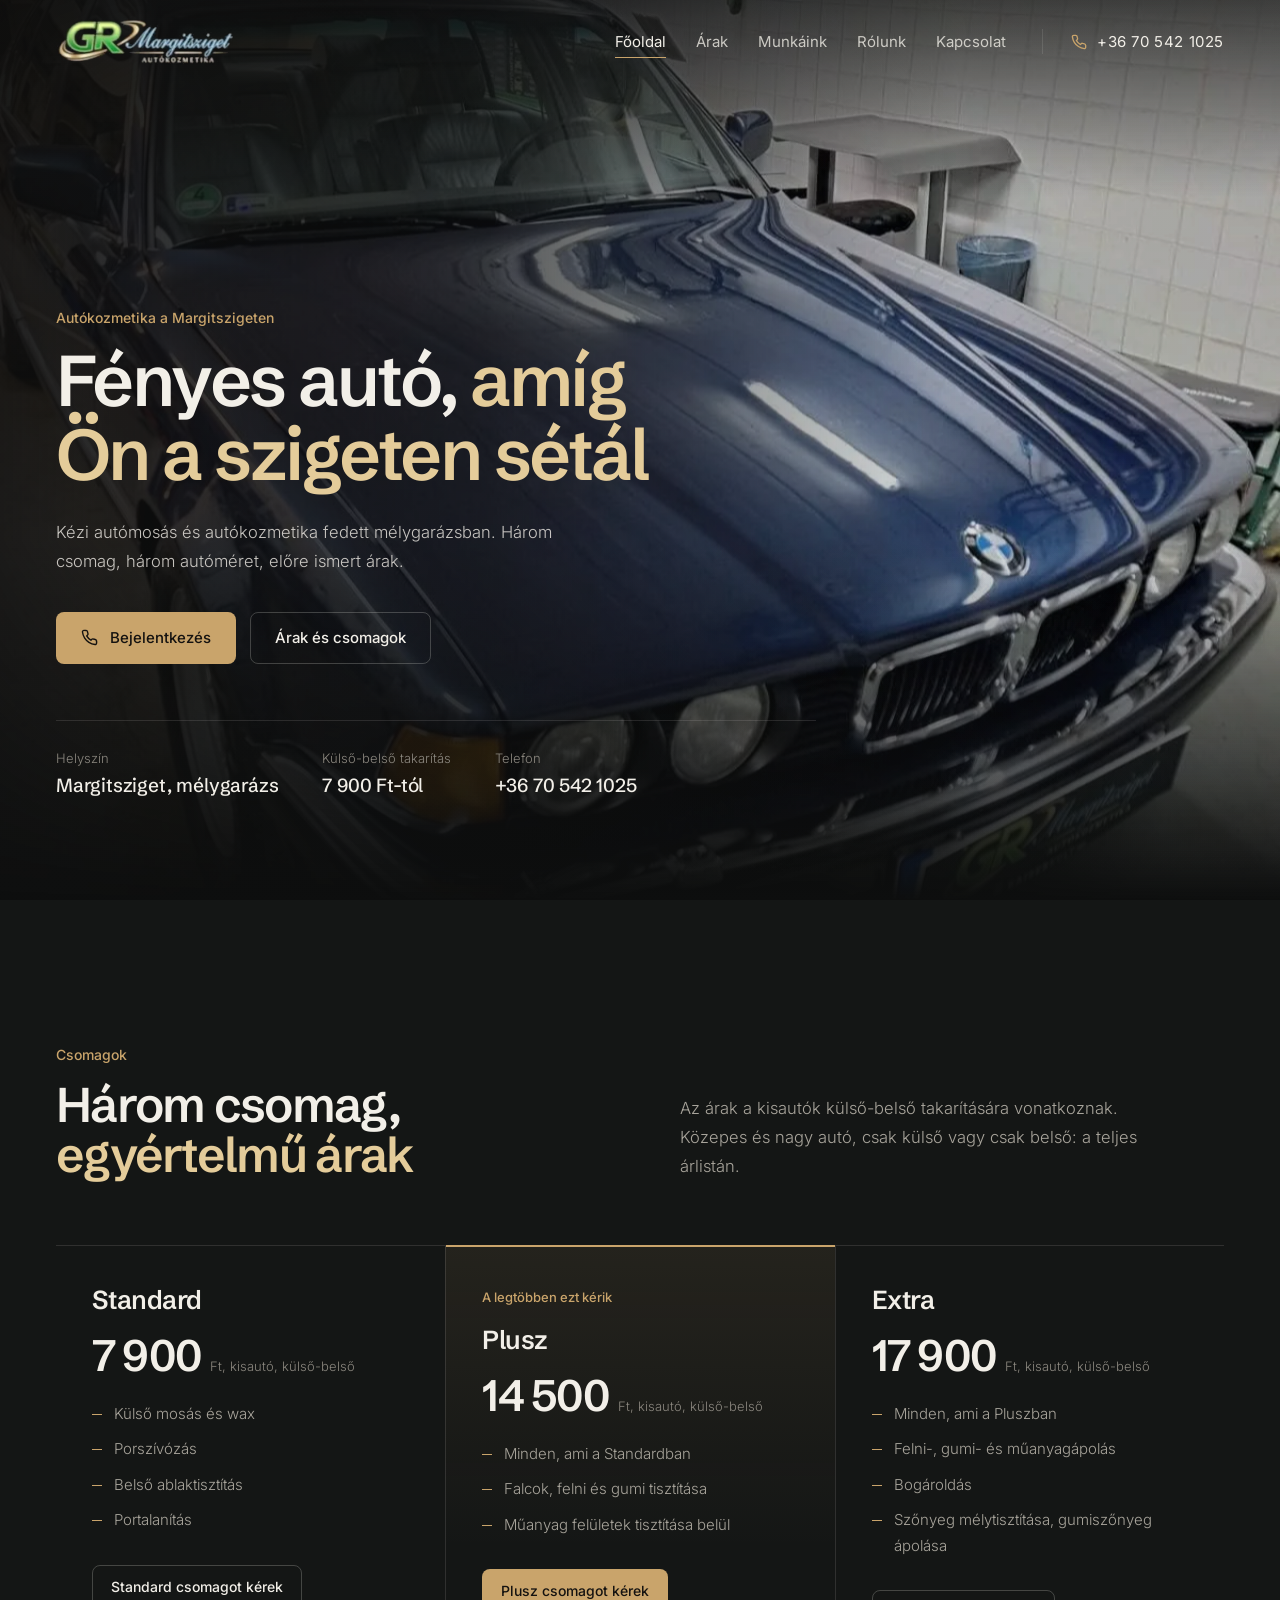
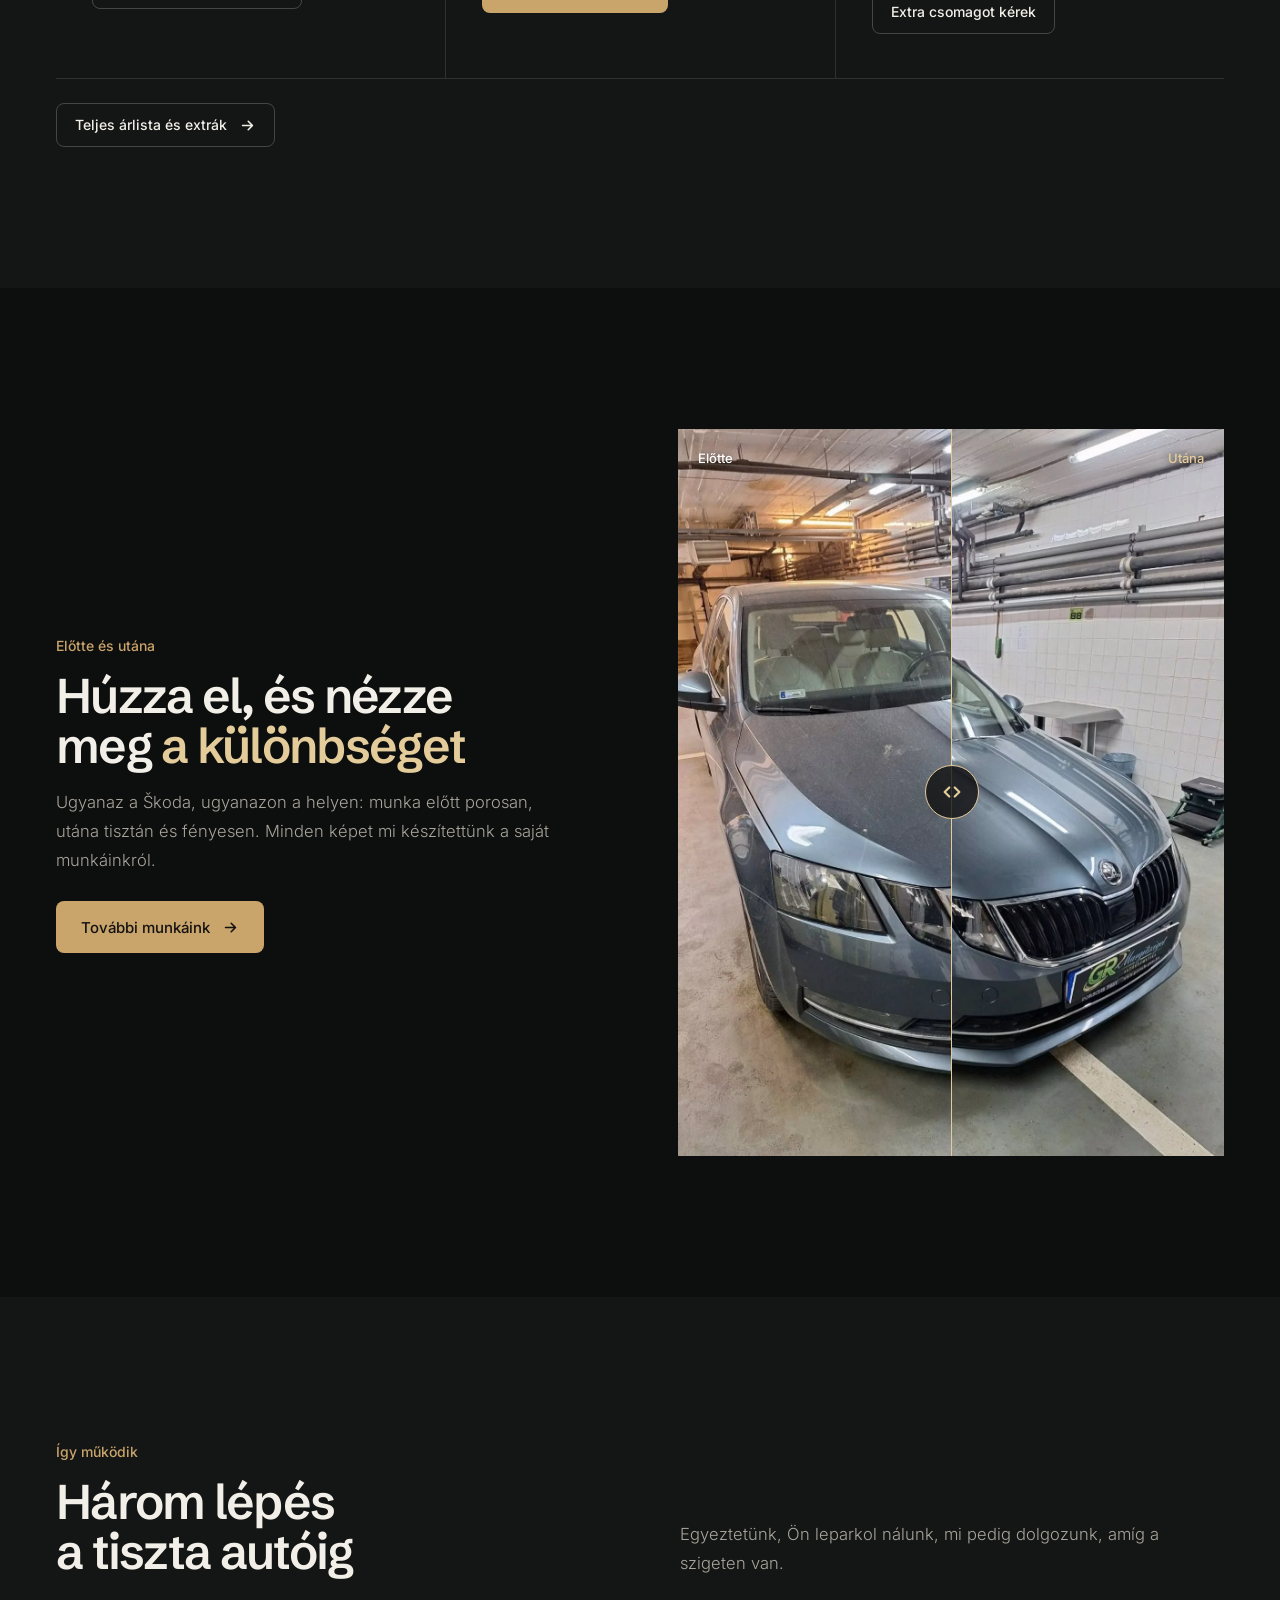
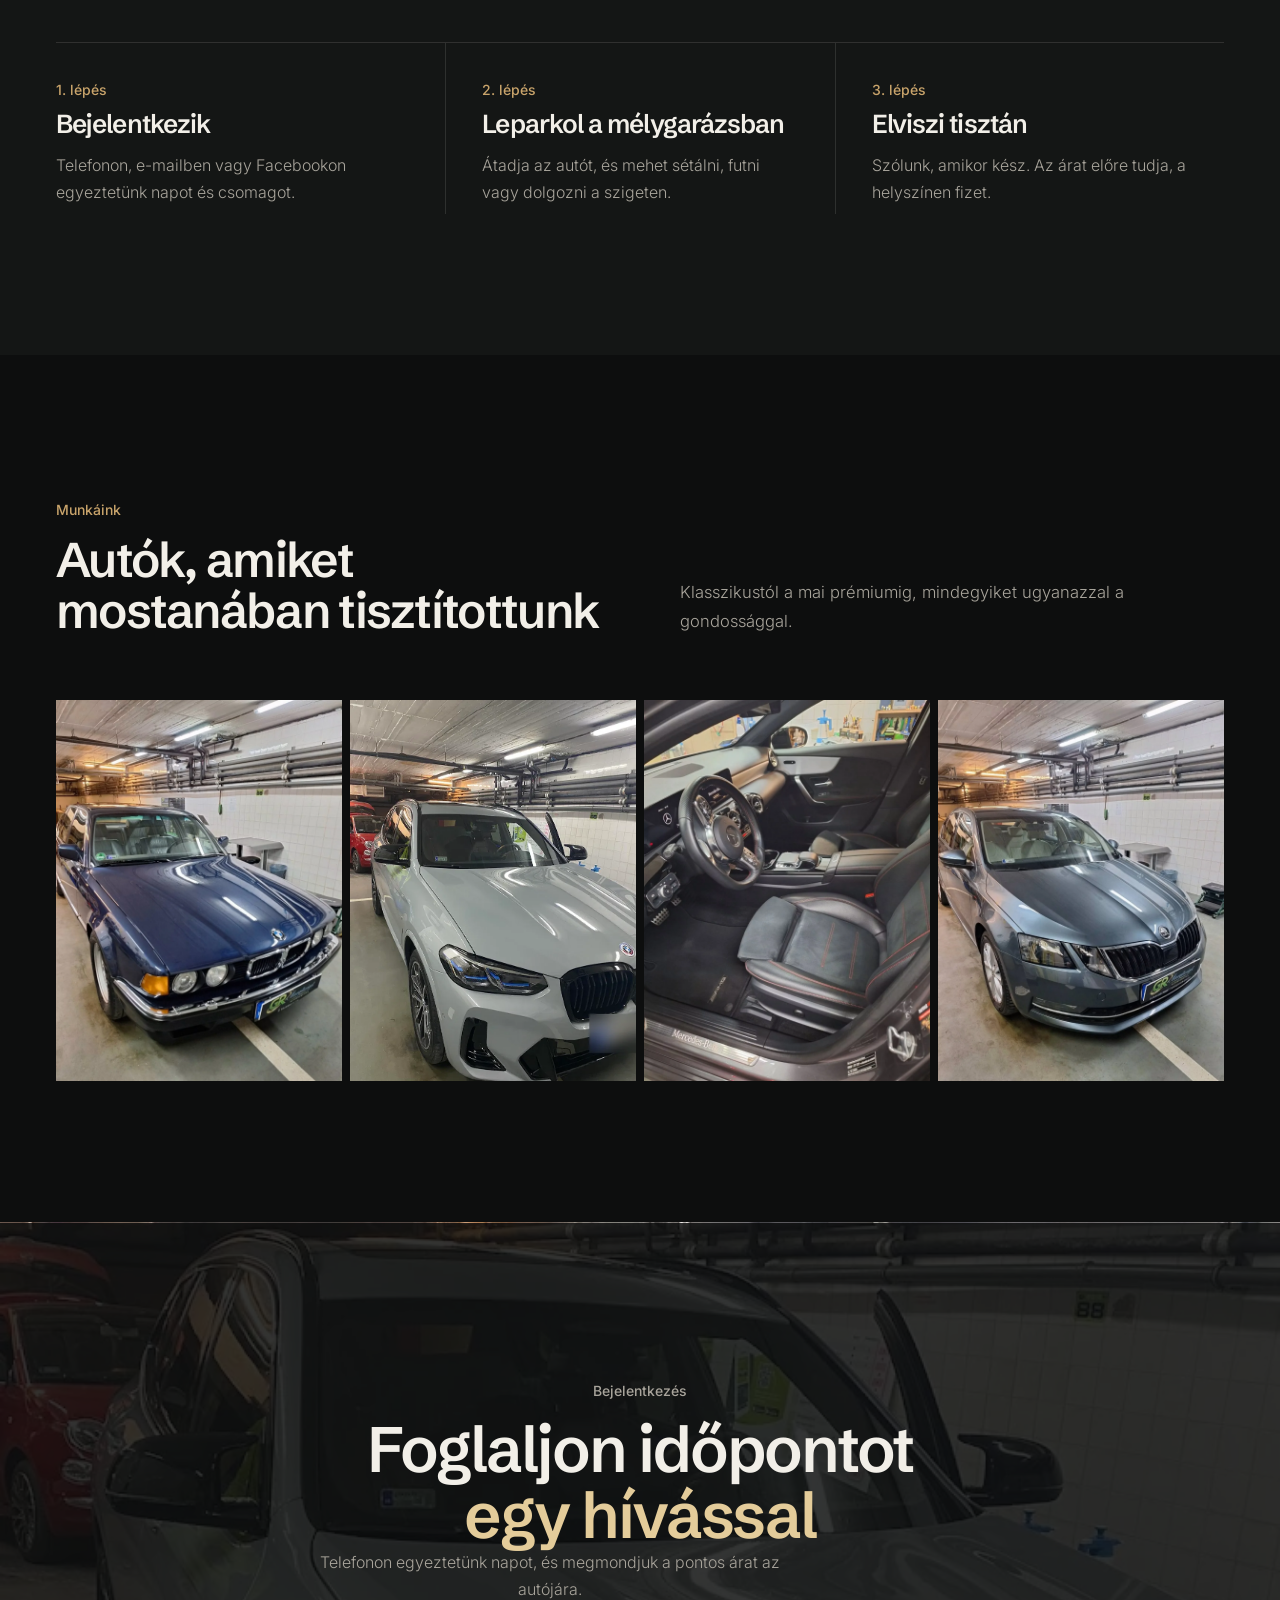
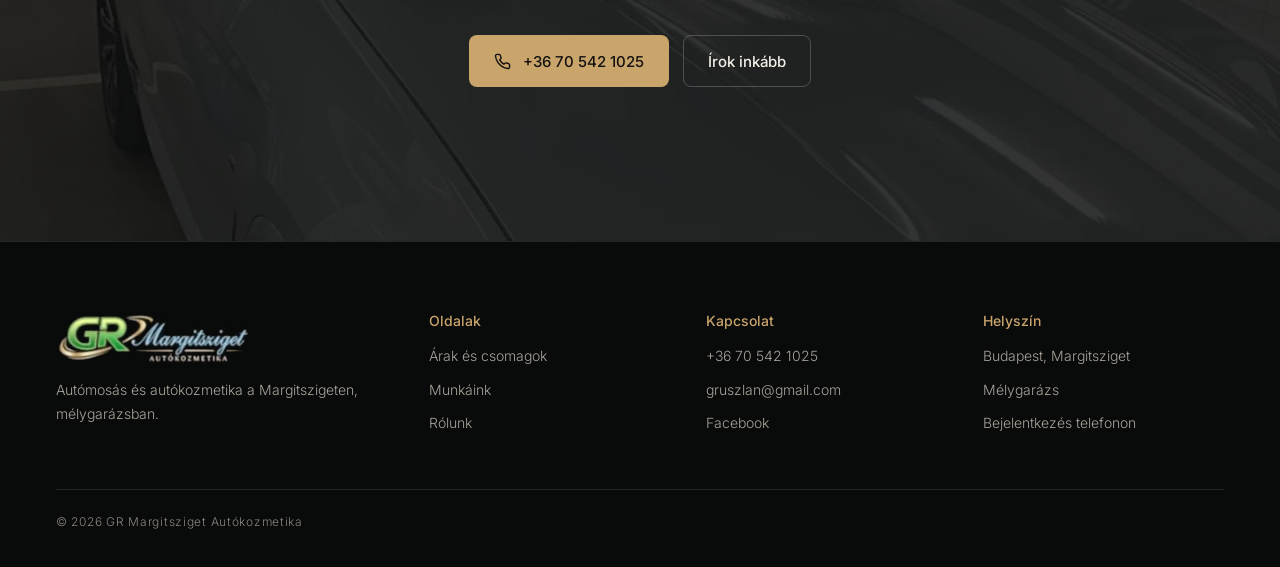
==== index.html @ 6087a805 "GR Margitsziget Autókozmetika weboldal: 5 oldal, prémium sötét-arany dizájn Co-Authored-By: Claude O" ====
<!doctype html>
<html lang="hu">
<head>
<meta charset="utf-8">
<meta name="viewport" content="width=device-width, initial-scale=1">
<title>GR Margitsziget Autókozmetika: autómosás és autókozmetika a Margitszigeten</title>
<meta name="description" content="Kézi autómosás és autókozmetika fedett mélygarázsban a Margitszigeten. Három csomag, fix árak, külső-belső takarítás 7 900 Ft-tól.">
<meta property="og:title" content="GR Margitsziget Autókozmetika: autómosás és autókozmetika a Margitszigeten"><meta property="og:description" content="Kézi autómosás és autókozmetika fedett mélygarázsban a Margitszigeten. Három csomag, fix árak, külső-belső takarítás 7 900 Ft-tól."><meta property="og:type" content="website">
<meta name="theme-color" content="#0d0e0e">
<link rel="icon" href="favicon.svg" type="image/svg+xml">
<link rel="preconnect" href="https://fonts.googleapis.com"><link rel="preconnect" href="https://fonts.gstatic.com" crossorigin>
<link href="https://fonts.googleapis.com/css2?family=Schibsted+Grotesk:wght@500;600&family=Inter:wght@300;400;500&display=swap" rel="stylesheet">
<link rel="stylesheet" href="css/site.css">
</head>
<body>
<a class="skip" href="#top">Ugrás a tartalomra</a>
<header class="nav"><div class="wrap">
  <a class="nav__logo" href="index.html"><img src="img/logo.webp" alt="GR Margitsziget Autókozmetika, főoldal" width="865" height="225"></a>
  <nav class="nav__links" aria-label="Fő menü"><a href="index.html" aria-current="page">Főoldal</a><a href="arak.html">Árak</a><a href="munkaink.html">Munkáink</a><a href="rolunk.html">Rólunk</a><a href="kapcsolat.html">Kapcsolat</a></nav>
  <a class="nav__tel" href="tel:+36705421025"><svg viewBox="0 0 24 24" fill="none" stroke="currentColor" stroke-width="2" stroke-linecap="round" stroke-linejoin="round" aria-hidden="true"><path d="M22 16.9v3a2 2 0 0 1-2.2 2 19.8 19.8 0 0 1-8.6-3.1 19.5 19.5 0 0 1-6-6A19.8 19.8 0 0 1 2.1 4.2 2 2 0 0 1 4.1 2h3a2 2 0 0 1 2 1.7c.1.9.4 1.8.7 2.7a2 2 0 0 1-.5 2.1L8 9.8a16 16 0 0 0 6 6l1.3-1.3a2 2 0 0 1 2.1-.4c.9.3 1.8.6 2.7.7a2 2 0 0 1 1.7 2z"/></svg>+36 70 542 1025</a>
  <button class="nav__toggle" type="button" aria-expanded="false" aria-controls="menu" aria-label="Menü"><svg width="20" height="20" viewBox="0 0 20 20" aria-hidden="true"><path d="M3 6h14M3 14h14" stroke="currentColor" stroke-width="1.8" stroke-linecap="round"/></svg></button>
</div></header>
<nav class="menu" id="menu" aria-label="Mobil menü"><a href="index.html">Főoldal</a><a href="arak.html">Árak</a><a href="munkaink.html">Munkáink</a><a href="rolunk.html">Rólunk</a><a href="kapcsolat.html">Kapcsolat</a><a class="btn btn--green" href="tel:+36705421025"><svg viewBox="0 0 24 24" fill="none" stroke="currentColor" stroke-width="2" stroke-linecap="round" stroke-linejoin="round" aria-hidden="true"><path d="M22 16.9v3a2 2 0 0 1-2.2 2 19.8 19.8 0 0 1-8.6-3.1 19.5 19.5 0 0 1-6-6A19.8 19.8 0 0 1 2.1 4.2 2 2 0 0 1 4.1 2h3a2 2 0 0 1 2 1.7c.1.9.4 1.8.7 2.7a2 2 0 0 1-.5 2.1L8 9.8a16 16 0 0 0 6 6l1.3-1.3a2 2 0 0 1 2.1-.4c.9.3 1.8.6 2.7.7a2 2 0 0 1 1.7 2z"/></svg>Hívás: +36 70 542 1025</a></nav>
<main id="top">
<section class="hero">
  <img class="hero__bg" src="img/bmw-e38.webp" alt="Sötétkék BMW tükörfényes motorháztetővel a mélygarázsban" width="1200" height="1600" fetchpriority="high">
  <div class="wrap"><div class="hero__text">
    <p class="kicker rise">Autókozmetika a Margitszigeten</p>
    <h1 class="rise rise-2">Fényes autó, <em>amíg Ön a szigeten sétál</em></h1>
    <p class="lead rise rise-3">Kézi autómosás és autókozmetika fedett mélygarázsban. Három csomag, három autóméret, előre ismert árak.</p>
    <div class="btn-row rise rise-4"><a class="btn btn--green" href="tel:+36705421025"><svg viewBox="0 0 24 24" fill="none" stroke="currentColor" stroke-width="2" stroke-linecap="round" stroke-linejoin="round" aria-hidden="true"><path d="M22 16.9v3a2 2 0 0 1-2.2 2 19.8 19.8 0 0 1-8.6-3.1 19.5 19.5 0 0 1-6-6A19.8 19.8 0 0 1 2.1 4.2 2 2 0 0 1 4.1 2h3a2 2 0 0 1 2 1.7c.1.9.4 1.8.7 2.7a2 2 0 0 1-.5 2.1L8 9.8a16 16 0 0 0 6 6l1.3-1.3a2 2 0 0 1 2.1-.4c.9.3 1.8.6 2.7.7a2 2 0 0 1 1.7 2z"/></svg>Bejelentkezés</a><a class="btn btn--line" href="arak.html">Árak és csomagok</a></div>
  </div>
  <div class="hero__meta rise rise-4">
    <div><small>Helyszín</small><b>Margitsziget, mélygarázs</b></div>
    <div><small>Külső-belső takarítás</small><b>7 900 Ft-tól</b></div>
    <div><small>Telefon</small><b><a href="tel:+36705421025" style="text-decoration:none">+36 70 542 1025</a></b></div>
  </div></div>
</section>

<section class="sec sec--white" id="csomagok"><div class="wrap">
  <div class="head"><div><p class="kicker">Csomagok</p><h2>Három csomag, <em>egyértelmű árak</em></h2></div>
  <p class="lead">Az árak a kisautók külső-belső takarítására vonatkoznak. Közepes és nagy autó, csak külső vagy csak belső: a teljes árlistán.</p></div>
  <div class="packs">
<article class="pack">
  <p class="pack__name">Standard</p>
  <div class="pack__price"><b>7&nbsp;900</b><span>Ft, kisautó, külső-belső</span></div>
  <ul><li>Külső mosás és wax</li><li>Porszívózás</li><li>Belső ablaktisztítás</li><li>Portalanítás</li></ul>
  <a class="btn btn--line btn--sm" href="kapcsolat.html#csomag-standard">Standard csomagot kérek</a>
</article>
<article class="pack pack--hot"><span class="pack__tag">A legtöbben ezt kérik</span>
  <p class="pack__name">Plusz</p>
  <div class="pack__price"><b>14&nbsp;500</b><span>Ft, kisautó, külső-belső</span></div>
  <ul><li>Minden, ami a Standardban</li><li>Falcok, felni és gumi tisztítása</li><li>Műanyag felületek tisztítása belül</li></ul>
  <a class="btn btn--green btn--sm" href="kapcsolat.html#csomag-plusz">Plusz csomagot kérek</a>
</article>
<article class="pack">
  <p class="pack__name">Extra</p>
  <div class="pack__price"><b>17&nbsp;900</b><span>Ft, kisautó, külső-belső</span></div>
  <ul><li>Minden, ami a Pluszban</li><li>Felni-, gumi- és műanyagápolás</li><li>Bogároldás</li><li>Szőnyeg mélytisztítása, gumiszőnyeg ápolása</li></ul>
  <a class="btn btn--line btn--sm" href="kapcsolat.html#csomag-extra">Extra csomagot kérek</a>
</article>
  </div>
  <p style="margin-top:24px"><a class="btn btn--line btn--sm" href="arak.html">Teljes árlista és extrák <svg viewBox="0 0 24 24" fill="none" stroke="currentColor" stroke-width="2.2" stroke-linecap="round" stroke-linejoin="round" aria-hidden="true"><path d="M5 12h14M13 6l6 6-6 6"/></svg></a></p>
</div></section>

<section class="sec"><div class="wrap split">
  <div>
    <p class="kicker">Előtte és utána</p>
    <h2>Húzza el, és nézze meg <em>a különbséget</em></h2>
    <p class="lead" style="margin-top:16px">Ugyanaz a Škoda, ugyanazon a helyen: munka előtt porosan, utána tisztán és fényesen. Minden képet mi készítettünk a saját munkáinkról.</p>
    <div class="btn-row" style="margin-top:26px"><a class="btn btn--green" href="munkaink.html">További munkáink <svg viewBox="0 0 24 24" fill="none" stroke="currentColor" stroke-width="2.2" stroke-linecap="round" stroke-linejoin="round" aria-hidden="true"><path d="M5 12h14M13 6l6 6-6 6"/></svg></a></div>
  </div>
  <div class="ba" data-ba>
  <img src="img/skoda-elotte.webp" alt="Szürke Škoda poros motorháztetővel, munka előtt" loading="lazy">
  <img class="ba__after" src="img/skoda-utana.webp" alt="Ugyanaz a Škoda tisztán és fényesen, munka után" loading="lazy">
  <span class="ba__tag ba__tag--l">Előtte</span><span class="ba__tag ba__tag--r">Utána</span>
  <span class="ba__line" aria-hidden="true"><span class="ba__knob"><svg viewBox="0 0 24 24" fill="none" stroke="currentColor" stroke-width="2.4" stroke-linecap="round" stroke-linejoin="round" aria-hidden="true"><path d="M9 7l-5 5 5 5M15 7l5 5-5 5"/></svg></span></span>
  <input type="range" min="0" max="100" value="50" aria-label="Előtte és utána összehasonlítás">
</div>
</div></section>

<section class="sec sec--white"><div class="wrap">
  <div class="head"><div><p class="kicker">Így működik</p><h2>Három lépés a tiszta autóig</h2></div>
  <p class="lead">Egyeztetünk, Ön leparkol nálunk, mi pedig dolgozunk, amíg a szigeten van.</p></div>
  <div class="steps">
    <div class="step"><span class="step__n">1. lépés</span><h3>Bejelentkezik</h3><p>Telefonon, e-mailben vagy Facebookon egyeztetünk napot és csomagot.</p></div>
    <div class="step"><span class="step__n">2. lépés</span><h3>Leparkol a mélygarázsban</h3><p>Átadja az autót, és mehet sétálni, futni vagy dolgozni a szigeten.</p></div>
    <div class="step"><span class="step__n">3. lépés</span><h3>Elviszi tisztán</h3><p>Szólunk, amikor kész. Az árat előre tudja, a helyszínen fizet.</p></div>
  </div>
</div></section>

<section class="sec"><div class="wrap">
  <div class="head"><div><p class="kicker">Munkáink</p><h2>Autók, amiket mostanában tisztítottunk</h2></div><p class="lead">Klasszikustól a mai prémiumig, mindegyiket ugyanazzal a gondossággal.</p></div>
  <div class="gallery">
    <a class="photo" href="munkaink.html"><img src="img/bmw-e38.webp" alt="Sötétkék klasszikus BMW elölről, fényes fényezéssel" loading="lazy"></a>
    <a class="photo" href="munkaink.html"><img src="img/bmw-x3.webp" alt="Szürke BMW terepjáró a mélygarázsban, fényes motorháztetővel" loading="lazy"></a>
    <a class="photo" href="munkaink.html"><img src="img/mercedes-utana.webp" alt="Kitakarított Mercedes utastér fekete-piros ülésekkel" loading="lazy"></a>
    <a class="photo" href="munkaink.html"><img src="img/skoda-utana.webp" alt="Tiszta szürke Škoda a mélygarázsban" loading="lazy"></a>
  </div>
</div></section>
</main>
<section class="cta"><div class="wrap">
  <div><p class="kicker">Bejelentkezés</p><h2>Foglaljon időpontot <em>egy hívással</em></h2><p>Telefonon egyeztetünk napot, és megmondjuk a pontos árat az autójára.</p></div>
  <div class="btn-row"><a class="btn btn--white" href="tel:+36705421025"><svg viewBox="0 0 24 24" fill="none" stroke="currentColor" stroke-width="2" stroke-linecap="round" stroke-linejoin="round" aria-hidden="true"><path d="M22 16.9v3a2 2 0 0 1-2.2 2 19.8 19.8 0 0 1-8.6-3.1 19.5 19.5 0 0 1-6-6A19.8 19.8 0 0 1 2.1 4.2 2 2 0 0 1 4.1 2h3a2 2 0 0 1 2 1.7c.1.9.4 1.8.7 2.7a2 2 0 0 1-.5 2.1L8 9.8a16 16 0 0 0 6 6l1.3-1.3a2 2 0 0 1 2.1-.4c.9.3 1.8.6 2.7.7a2 2 0 0 1 1.7 2z"/></svg>+36 70 542 1025</a><a class="btn btn--line" href="kapcsolat.html">Írok inkább</a></div>
</div></section>
<footer class="foot"><div class="wrap">
  <div><img src="img/logo.webp" alt="GR Margitsziget Autókozmetika" width="865" height="225" loading="lazy"><p style="margin-top:14px;max-width:34ch">Autómosás és autókozmetika a Margitszigeten, mélygarázsban.</p></div>
  <div><h4>Oldalak</h4><ul><li><a href="arak.html">Árak és csomagok</a></li><li><a href="munkaink.html">Munkáink</a></li><li><a href="rolunk.html">Rólunk</a></li></ul></div>
  <div><h4>Kapcsolat</h4><ul><li><a href="tel:+36705421025">+36 70 542 1025</a></li><li><a href="mailto:gruszlan@gmail.com">gruszlan@gmail.com</a></li><li><a href="https://www.facebook.com/grmargitsziget" rel="noopener">Facebook</a></li></ul></div>
  <div><h4>Helyszín</h4><ul><li>Budapest, Margitsziget</li><li>Mélygarázs</li><li>Bejelentkezés telefonon</li></ul></div>
  <p class="foot__legal">© 2026 GR Margitsziget Autókozmetika</p>
</div></footer>
<div class="callbar"><a class="btn btn--green" href="tel:+36705421025"><svg viewBox="0 0 24 24" fill="none" stroke="currentColor" stroke-width="2" stroke-linecap="round" stroke-linejoin="round" aria-hidden="true"><path d="M22 16.9v3a2 2 0 0 1-2.2 2 19.8 19.8 0 0 1-8.6-3.1 19.5 19.5 0 0 1-6-6A19.8 19.8 0 0 1 2.1 4.2 2 2 0 0 1 4.1 2h3a2 2 0 0 1 2 1.7c.1.9.4 1.8.7 2.7a2 2 0 0 1-.5 2.1L8 9.8a16 16 0 0 0 6 6l1.3-1.3a2 2 0 0 1 2.1-.4c.9.3 1.8.6 2.7.7a2 2 0 0 1 1.7 2z"/></svg>Hívás</a><a class="btn btn--line" href="kapcsolat.html">Időpont</a></div>
<script src="js/site.js"></script>
<script src="js/ba.js"></script>
</body>
</html>
---- css/site.css ----
/* GR Margitsziget Autókozmetika, premium edition
   VOICE: calm, assured, discreet; a detailer for good cars on the island
   IDEA: a luxury car showroom at night: dark floor, one light on the paint, gold trim
   PICTURE: the client's own cars, full bleed, the gloss on the bonnet carries the page
   COLOUR and TYPE: near-black and warm ivory, the logo's gold swoosh as the only accent; Cormorant Garamond heads, Inter light text
   LAYOUT: dark throughout, hairlines instead of boxes, wide margins, one picture per section */
:root {
  --bg: #0d0e0e; --bg-2: #141615; --bg-3: #1b1d1c; --ink: #f2efe8; --muted: #a8a49b; --dim: #8a867e;
  --gold: #c9a46b; --gold-2: #e4cc9a; --red: #e0645a;
  --line: rgb(242 239 232 / .12); --line-2: rgb(242 239 232 / .22);
  --wrap: 1200px; --gut: clamp(20px, 5vw, 56px); --nav: 84px;
  --f-head: "Cormorant Garamond", Georgia, serif; --f-text: "Inter", system-ui, sans-serif;
}
*, *::before, *::after { box-sizing: border-box; min-width: 0; }
html { scroll-behavior: smooth; scroll-padding-top: calc(var(--nav) + 16px); color-scheme: dark; }
@media (prefers-reduced-motion: reduce) { html { scroll-behavior: auto; } *, *::before, *::after { animation: none !important; transition: none !important; } }
body { margin: 0; background: var(--bg); color: var(--ink); font: 300 16px/1.7 var(--f-text); -webkit-font-smoothing: antialiased; overflow-x: clip; }
img { display: block; max-width: 100%; }
a { color: inherit; }
b, strong { font-weight: 500; }
.wrap { width: min(100% - 2 * var(--gut), var(--wrap)); margin-inline: auto; }
.sr-only { position: absolute; width: 1px; height: 1px; overflow: hidden; clip: rect(0 0 0 0); white-space: nowrap; }
.skip { position: absolute; left: 12px; top: -60px; z-index: 50; background: var(--gold); color: var(--bg); padding: 10px 16px; font-weight: 500; }
.skip:focus { top: 12px; }
:focus-visible { outline: 2px solid var(--gold-2); outline-offset: 3px; }

h1, h2, h3 { font-family: var(--f-head); font-weight: 500; letter-spacing: -0.005em; line-height: 1.02; margin: 0; text-wrap: balance; }
h1 { font-size: clamp(46px, 6.4vw, 92px); }
h2 { font-size: clamp(36px, 4.4vw, 60px); }
h3 { font-size: 26px; line-height: 1.15; }
h1 em, h2 em { font-style: italic; color: var(--gold-2); }
p { margin: 0; }
.lead { font-size: clamp(16px, 1.3vw, 18px); line-height: 1.75; color: var(--muted); max-width: 50ch; }
.kicker { display: inline-flex; align-items: center; gap: 14px; font: 500 12px/1 var(--f-text); letter-spacing: .22em; text-transform: uppercase; color: var(--gold); margin-bottom: 22px; }
.kicker::before { content: ""; width: 34px; height: 1px; background: var(--gold); }

.btn { display: inline-flex; align-items: center; justify-content: center; gap: 12px; height: 54px; padding: 0 30px; border: 1px solid transparent; border-radius: 2px; font: 500 13px/1 var(--f-text); letter-spacing: .14em; text-transform: uppercase; text-decoration: none; cursor: pointer; white-space: nowrap; transition: background 220ms ease, color 220ms ease, border-color 220ms ease; }
.btn svg { width: 17px; height: 17px; flex: none; transition: transform 220ms ease; }
.btn:hover svg { transform: translateX(3px); }
.btn--green, .btn--white { background: var(--gold); color: #141210; }
.btn--green:hover, .btn--white:hover { background: var(--gold-2); }
.btn--line { background: transparent; color: var(--ink); border-color: var(--line-2); }
.btn--line:hover { border-color: var(--gold); color: var(--gold-2); }
.btn--sm { height: 46px; padding: 0 22px; font-size: 12px; }
.btn-row { display: flex; flex-wrap: wrap; gap: 14px; align-items: center; }

/* nav */
.nav { position: fixed; inset: 0 0 auto; z-index: 30; height: var(--nav); color: var(--ink); transition: background 300ms ease, border-color 300ms ease; border-bottom: 1px solid transparent; }
.nav.is-solid { background: rgb(13 14 14 / .94); border-bottom-color: var(--line); }
.nav .wrap { height: 100%; display: flex; align-items: center; gap: 36px; }
.nav__logo img { height: 46px; width: auto; }
.nav__links { display: flex; gap: 30px; margin-left: auto; }
.nav__links a { text-decoration: none; font: 400 13px/1 var(--f-text); letter-spacing: .12em; text-transform: uppercase; color: rgb(242 239 232 / .78); padding: 8px 0; border-bottom: 1px solid transparent; transition: color 200ms, border-color 200ms; }
.nav__links a:hover, .nav__links a[aria-current="page"] { color: var(--ink); border-color: var(--gold); }
.nav__tel { display: inline-flex; align-items: center; gap: 10px; text-decoration: none; font-weight: 400; font-size: 15px; letter-spacing: .04em; padding-left: 28px; border-left: 1px solid var(--line); }
.nav__tel svg { width: 16px; height: 16px; color: var(--gold); }
.nav__toggle { display: none; margin-left: auto; width: 44px; height: 44px; border: 1px solid var(--line-2); background: transparent; color: var(--ink); cursor: pointer; border-radius: 2px; }
.menu { display: none; }

/* sections */
.sec { padding: clamp(88px, 11vw, 150px) 0; }
.sec--white { background: var(--bg-2); }
.head { display: grid; grid-template-columns: minmax(0, 1fr) minmax(0, 1fr); gap: 20px 80px; align-items: end; margin-bottom: clamp(44px, 5vw, 72px); }
.split { display: grid; grid-template-columns: minmax(0, 1fr) minmax(0, 1fr); gap: clamp(40px, 6vw, 96px); align-items: center; }
.photo { overflow: hidden; background: var(--bg-3); }
.photo img { width: 100%; height: 100%; object-fit: cover; }

/* hero: full bleed */
.hero { position: relative; min-height: 100svh; display: grid; align-items: end; padding: calc(var(--nav) + 40px) 0 clamp(56px, 8vw, 104px); overflow: hidden; background: var(--bg); }
.hero__bg { position: absolute; inset: 0; width: 100%; height: 100%; object-fit: cover; object-position: 50% 62%; animation: settle 2400ms cubic-bezier(.2,.7,.2,1) both; }
.hero::before { content: ""; position: absolute; inset: 0; z-index: 1; background: linear-gradient(90deg, rgb(13 14 14 / .92) 0%, rgb(13 14 14 / .7) 38%, rgb(13 14 14 / .12) 75%), linear-gradient(0deg, rgb(13 14 14 / 1) 0%, rgb(13 14 14 / 0) 40%), linear-gradient(180deg, rgb(13 14 14 / .7) 0%, rgb(13 14 14 / 0) 22%); }
.hero .wrap { position: relative; z-index: 2; }
.hero__text { max-width: 640px; }
.hero h1 { margin-bottom: 26px; }
.hero .lead { margin-bottom: 36px; color: rgb(242 239 232 / .8); }
.hero__meta { display: flex; flex-wrap: wrap; gap: 14px 44px; margin-top: 56px; padding-top: 26px; border-top: 1px solid var(--line); max-width: 760px; }
.hero__meta div { display: grid; gap: 4px; }
.hero__meta small { font-size: 11px; letter-spacing: .2em; text-transform: uppercase; color: var(--dim); }
.hero__meta b { font: 500 23px/1.2 var(--f-head); }
.page-hero { padding: calc(var(--nav) + clamp(56px, 7vw, 104px)) 0 clamp(56px, 6vw, 88px); background: var(--bg); border-bottom: 1px solid var(--line); }
.page-hero h1 { font-size: clamp(44px, 5.6vw, 78px); margin-bottom: 18px; }

/* packages: three columns divided by hairlines */
.packs { display: grid; grid-template-columns: repeat(3, minmax(0, 1fr)); border-top: 1px solid var(--line); border-bottom: 1px solid var(--line); }
.pack { padding: 40px 36px 44px; display: grid; gap: 18px; align-content: start; position: relative; }
.pack + .pack { border-left: 1px solid var(--line); }
.pack--hot { background: linear-gradient(180deg, rgb(201 164 107 / .09), rgb(201 164 107 / 0) 70%); }
.pack--hot::before { content: ""; position: absolute; top: -1px; left: 0; right: 0; height: 2px; background: var(--gold); }
.pack__tag { font-size: 11px; letter-spacing: .2em; text-transform: uppercase; color: var(--gold); }
.pack__name { font: 500 34px/1 var(--f-head); color: var(--ink); }
.pack__price { display: flex; align-items: baseline; gap: 10px; flex-wrap: wrap; }
.pack__price b { font: 400 54px/1 var(--f-head); color: var(--ink); }
.pack__price span { color: var(--dim); font-size: 13px; }
.pack ul { list-style: none; padding: 0; margin: 6px 0 0; display: grid; gap: 10px; font-size: 15px; color: var(--muted); }
.pack li { display: flex; gap: 12px; align-items: baseline; }
.pack li::before { content: ""; flex: none; width: 10px; height: 1px; background: var(--gold); transform: translateY(-4px); }
.pack .btn { margin-top: 14px; justify-self: start; }

/* before / after */
.ba { --pos: 50%; position: relative; overflow: hidden; background: #111; user-select: none; touch-action: pan-y; aspect-ratio: 3 / 4; }
.ba img { position: absolute; inset: 0; width: 100%; height: 100%; object-fit: cover; pointer-events: none; }
.ba__after { clip-path: inset(0 0 0 var(--pos)); }
.ba__line { position: absolute; top: 0; bottom: 0; left: var(--pos); width: 1px; background: var(--gold-2); pointer-events: none; }
.ba__knob { position: absolute; top: 50%; left: 50%; width: 54px; height: 54px; margin: -27px 0 0 -27px; border-radius: 50%; background: rgb(13 14 14 / .78); border: 1px solid var(--gold-2); color: var(--gold-2); display: grid; place-items: center; }
.ba__knob svg { width: 22px; height: 22px; }
.ba__tag { position: absolute; top: 18px; font-size: 11px; letter-spacing: .2em; text-transform: uppercase; color: #fff; pointer-events: none; text-shadow: 0 1px 8px rgb(0 0 0 / .8); }
.ba__tag--l { left: 20px; } .ba__tag--r { right: 20px; color: var(--gold-2); }
.ba input { position: absolute; inset: 0; width: 100%; height: 100%; margin: 0; opacity: 0; cursor: ew-resize; -webkit-appearance: none; appearance: none; }
.ba:has(input:focus-visible) .ba__knob { outline: 2px solid var(--gold-2); outline-offset: 4px; }
.ba-pair { display: grid; grid-template-columns: repeat(2, minmax(0, 1fr)); gap: 28px; }
.ba-cap { margin-top: 18px; font: 500 24px/1.2 var(--f-head); }
.ba-cap span { display: block; margin-top: 4px; font: 300 14px/1.5 var(--f-text); color: var(--muted); }

/* gallery */
.gallery { display: grid; grid-template-columns: repeat(4, minmax(0, 1fr)); gap: 8px; }
.gallery .photo { aspect-ratio: 3 / 4; }
.gallery .photo img { transition: transform 900ms cubic-bezier(.2,.7,.2,1); }
.gallery .photo:hover img { transform: scale(1.04); }

/* price board */
.sizes { display: inline-flex; border: 1px solid var(--line-2); margin-bottom: 32px; flex-wrap: wrap; }
.sizes button { all: unset; cursor: pointer; display: inline-flex; align-items: center; gap: 10px; padding: 14px 24px; font: 400 13px/1 var(--f-text); letter-spacing: .14em; text-transform: uppercase; color: var(--muted); transition: all 200ms; }
.sizes button + button { border-left: 1px solid var(--line-2); }
.sizes button svg { width: 28px; height: 16px; color: var(--dim); }
.sizes button[aria-pressed="true"] { background: var(--gold); color: #141210; }
.sizes button[aria-pressed="true"] svg { color: #141210; }
.sizes button:focus-visible { outline: 2px solid var(--gold-2); outline-offset: 2px; }
.board { border-top: 1px solid var(--line-2); }
.board table { width: 100%; border-collapse: collapse; font-size: 15px; }
.board th, .board td { padding: 15px 18px; text-align: center; border-bottom: 1px solid var(--line); }
.board th:first-child, .board td:first-child { text-align: left; color: var(--muted); }
.board thead th { font: 500 26px/1.1 var(--f-head); color: var(--ink); padding: 22px 18px; }
.board thead th:first-child { font: 400 11px/1 var(--f-text); letter-spacing: .2em; text-transform: uppercase; color: var(--dim); vertical-align: bottom; }
.board thead th.hot { color: var(--gold-2); }
.board tr.group td { padding-top: 34px; font-size: 11px; letter-spacing: .22em; text-transform: uppercase; color: var(--gold); border-bottom-color: var(--line-2); }
.board tr.price td { font: 400 28px/1.1 var(--f-head); white-space: nowrap; color: var(--ink); }
.board tr.price td:first-child { font: 300 15px/1.2 var(--f-text); color: var(--muted); }
.board tr.price.main td { color: var(--gold-2); }
.board tr.price.main td:first-child { color: var(--ink); }
.yes, .no { display: inline-grid; place-items: center; width: 22px; height: 22px; }
.yes { color: var(--gold-2); }
.no { color: rgb(242 239 232 / .22); }
.yes svg, .no svg { width: 15px; height: 15px; }
.board__note { padding: 22px 0 0; font-size: 13px; color: var(--dim); max-width: 80ch; }
.extras { display: grid; grid-template-columns: repeat(2, minmax(0, 1fr)); gap: 0 72px; }
.extras ul { list-style: none; margin: 0; padding: 0; border-top: 1px solid var(--line); }
.extras li { display: flex; justify-content: space-between; align-items: baseline; gap: 16px; padding: 20px 0; border-bottom: 1px solid var(--line); }
.extras b { font: 500 22px/1.2 var(--f-head); } .extras small { display: block; color: var(--dim); font-size: 13px; margin-top: 2px; }
.extras .p { font: 400 22px/1 var(--f-head); color: var(--gold-2); white-space: nowrap; }

/* steps & faq */
.steps { display: grid; grid-template-columns: repeat(3, minmax(0, 1fr)); border-top: 1px solid var(--line); }
.step { padding: 40px 36px 8px 0; display: grid; gap: 14px; align-content: start; }
.step + .step { padding-left: 36px; border-left: 1px solid var(--line); }
.step__n { font: italic 400 56px/1 var(--f-head); color: var(--gold); }
.step p { color: var(--muted); }
.faq details { border-bottom: 1px solid var(--line); padding: 24px 0; }
.faq details:first-child { border-top: 1px solid var(--line); }
.faq summary { list-style: none; cursor: pointer; display: flex; justify-content: space-between; align-items: center; gap: 16px; font: 500 24px/1.25 var(--f-head); }
.faq summary::-webkit-details-marker { display: none; }
.faq summary::after { content: ""; flex: none; width: 14px; height: 14px; background: linear-gradient(var(--gold), var(--gold)) center / 14px 1px no-repeat, linear-gradient(var(--gold), var(--gold)) center / 1px 14px no-repeat; transition: transform 250ms ease; }
.faq details[open] summary::after { transform: rotate(45deg); }
.faq details p { margin-top: 12px; color: var(--muted); max-width: 62ch; }

/* contact */
.contact-cards { display: grid; border-top: 1px solid var(--line); }
.ccard { display: flex; gap: 22px; align-items: center; padding: 26px 0; border-bottom: 1px solid var(--line); text-decoration: none; transition: padding 250ms ease; }
a.ccard:hover { padding-left: 10px; }
a.ccard:hover b { color: var(--gold-2); }
.ccard__ic { flex: none; width: 46px; height: 46px; border: 1px solid var(--line-2); border-radius: 50%; color: var(--gold); display: grid; place-items: center; }
.ccard__ic svg { width: 19px; height: 19px; }
.ccard small { display: block; font-size: 11px; letter-spacing: .2em; text-transform: uppercase; color: var(--dim); margin-bottom: 4px; }
.ccard b { font: 500 26px/1.2 var(--f-head); transition: color 200ms; overflow-wrap: anywhere; }
.form { background: var(--bg-2); border: 1px solid var(--line); padding: clamp(26px, 3.4vw, 44px); display: grid; grid-template-columns: repeat(2, minmax(0, 1fr)); gap: 22px; }
.form .full { grid-column: 1 / -1; }
.fld { display: grid; gap: 8px; font-size: 11px; font-weight: 400; letter-spacing: .18em; text-transform: uppercase; color: var(--muted); }
.fld input, .fld select, .fld textarea { font: 300 16px/1.4 var(--f-text); letter-spacing: 0; text-transform: none; color: var(--ink); background: transparent; border: 0; border-bottom: 1px solid var(--line-2); border-radius: 0; padding: 0 2px; height: 46px; width: 100%; }
.fld select, .fld select option { background: var(--bg-2); }
.fld textarea { height: 90px; padding: 10px 2px; resize: vertical; }
.fld input::placeholder, .fld textarea::placeholder { color: var(--dim); }
.fld input:focus, .fld select:focus, .fld textarea:focus { outline: none; border-bottom-color: var(--gold); }
.fld [aria-invalid="true"] { border-bottom-color: var(--red); }
.err { color: var(--red); font-size: 12px; letter-spacing: 0; text-transform: none; }
.err[hidden] { display: none; }
.quote { grid-column: 1 / -1; display: flex; justify-content: space-between; align-items: baseline; gap: 12px; padding: 18px 0; border-top: 1px solid var(--line); border-bottom: 1px solid var(--line); font-size: 11px; letter-spacing: .2em; text-transform: uppercase; color: var(--muted); }
.quote b { font: 400 36px/1 var(--f-head); letter-spacing: 0; text-transform: none; color: var(--gold-2); }
.form__note { grid-column: 1 / -1; font-size: 13px; color: var(--dim); }
.form .btn { justify-self: start; }

/* cta band + footer */
.cta { position: relative; padding: clamp(96px, 12vw, 160px) 0; background: var(--bg) url("../img/bmw-x3.webp") center 40% / cover no-repeat; border-top: 1px solid var(--line); }
.cta::before { content: ""; position: absolute; inset: 0; background: rgb(13 14 14 / .84); }
.cta .wrap { position: relative; display: grid; justify-items: center; text-align: center; gap: 22px; }
.cta h2 { max-width: 16ch; font-size: clamp(40px, 5vw, 68px); }
.cta p { color: var(--muted); max-width: 46ch; }
.cta .btn-row { justify-content: center; margin-top: 10px; }
.foot { background: #090a0a; color: var(--muted); padding: 72px 0 34px; font-size: 14px; border-top: 1px solid var(--line); }
.foot .wrap { display: grid; grid-template-columns: minmax(0, 1.4fr) repeat(3, minmax(0, 1fr)); gap: 36px; }
.foot img { height: 50px; width: auto; }
.foot h4 { margin: 0 0 16px; color: var(--gold); font: 400 11px/1 var(--f-text); letter-spacing: .22em; text-transform: uppercase; }
.foot ul { list-style: none; margin: 0; padding: 0; display: grid; gap: 10px; }
.foot a { text-decoration: none; } .foot a:hover { color: var(--gold-2); }
.foot__legal { grid-column: 1 / -1; border-top: 1px solid var(--line); padding-top: 22px; margin-top: 18px; font-size: 12px; color: var(--dim); letter-spacing: .06em; }
.callbar { display: none; }

/* entrance */
.rise { animation: rise 1100ms cubic-bezier(.2,.7,.2,1) both; }
.rise-2 { animation-delay: 120ms; } .rise-3 { animation-delay: 240ms; } .rise-4 { animation-delay: 360ms; }
@keyframes rise { from { opacity: 0; transform: translateY(16px); } to { opacity: 1; transform: none; } }
@keyframes settle { from { transform: scale(1.06); } to { transform: none; } }

@media (max-width: 1023px) {
  .nav { background: rgb(13 14 14 / .94); border-bottom-color: var(--line); }
  .nav__links, .nav__tel { display: none; }
  .nav__toggle { display: grid; place-items: center; }
  .menu { position: fixed; inset: var(--nav) 0 0; z-index: 29; background: var(--bg); display: grid; align-content: start; padding: 12px var(--gut) 40px; opacity: 0; transform: translateY(-8px); pointer-events: none; transition: opacity 200ms, transform 200ms; }
  .menu.is-open { opacity: 1; transform: none; pointer-events: auto; }
  .menu a:not(.btn) { padding: 20px 0; border-bottom: 1px solid var(--line); text-decoration: none; font: 500 32px/1 var(--f-head); }
  .menu .btn { margin-top: 28px; }
  .split, .head { grid-template-columns: minmax(0, 1fr); }
  .packs, .steps { grid-template-columns: minmax(0, 1fr); }
  .pack + .pack { border-left: 0; border-top: 1px solid var(--line); }
  .pack { padding: 34px 0 38px; }
  .pack--hot { padding-inline: 16px; margin-inline: -16px; }
  .step, .step + .step { padding: 30px 0 10px; border-left: 0; }
  .step + .step { border-top: 1px solid var(--line); }
  .gallery { grid-template-columns: repeat(2, minmax(0, 1fr)); }
  .foot .wrap { grid-template-columns: 1fr 1fr; }
  .foot .wrap > :first-child { grid-column: 1 / -1; }
}
@media (max-width: 639px) {
  :root { --nav: 68px; }
  .nav__logo img { height: 38px; }
  .sec { padding: 76px 0; }
  .hero { min-height: auto; padding-top: calc(var(--nav) + 44vh); }
  .hero__bg { height: calc(var(--nav) + 52vh); object-position: 50% 58%; -webkit-mask-image: linear-gradient(180deg, #000 62%, transparent 100%); mask-image: linear-gradient(180deg, #000 62%, transparent 100%); }
  .hero::before { background: linear-gradient(180deg, rgb(13 14 14 / .55) 0%, rgb(13 14 14 / 0) 18%); }
  .hero .btn-row .btn { width: 100%; }
  .hero__meta { gap: 18px 28px; margin-top: 40px; }
  .ba-pair { grid-template-columns: minmax(0, 1fr); gap: 48px; }
  .extras { grid-template-columns: minmax(0, 1fr); }
  .extras ul + ul { border-top: 0; }
  .form { grid-template-columns: minmax(0, 1fr); }
  .form .btn { width: 100%; }
  .board table { table-layout: fixed; }
  .board th:first-child, .board td:first-child { width: 34%; }
  .board th, .board td { padding: 12px 4px; font-size: 13px; }
  .board thead th { font-size: 19px; padding: 16px 4px; }
  .board thead th:first-child { font-size: 10px; letter-spacing: .04em; padding-left: 0; overflow: hidden; text-overflow: ellipsis; }
  .board td, .board th { overflow-wrap: anywhere; }
  .board th:first-child, .board td:first-child { padding-left: 0; }
  .board tr.price td { font-size: 17px; white-space: normal; }
  .board tr.price td:first-child { font-size: 13px; }
  .sizes { display: flex; } .sizes button { flex: 1; justify-content: center; padding: 14px 6px; letter-spacing: .08em; }
  .sizes button svg { display: none; }
  .cta .btn-row .btn { width: 100%; }
  .ccard b { font-size: 22px; }
  .callbar { display: flex; gap: 8px; position: fixed; inset: auto 0 0; z-index: 25; padding: 10px 14px calc(10px + env(safe-area-inset-bottom)); background: rgb(9 10 10 / .96); border-top: 1px solid var(--line); }
  .callbar .btn { flex: 1; height: 48px; }
  body { padding-bottom: 72px; }
}
.facts { display: flex; flex-wrap: wrap; gap: 12px 28px; font-size: 13px; letter-spacing: .12em; text-transform: uppercase; color: var(--muted); }
.facts span { display: inline-flex; align-items: center; gap: 10px; }
.facts svg { width: 18px; height: 18px; color: var(--gold); }
.extras li > span:first-child { min-width: 0; }
@media (max-width: 639px) { .extras b { font-size: 20px; } .extras .p { font-size: 19px; } .extras li { gap: 12px; } }

/* ---- v3: plainer, more confident type; buttons and labels in normal case ---- */
:root { --f-head: "Schibsted Grotesk", "Inter", system-ui, sans-serif; }
h1, h2, h3 { font-weight: 600; letter-spacing: -0.035em; line-height: 1.04; }
h1 { font-size: clamp(42px, 5.6vw, 80px); }
h2 { font-size: clamp(32px, 3.8vw, 52px); }
h1 em, h2 em { font-style: normal; color: var(--gold-2); }
.kicker { font: 500 14px/1 var(--f-text); letter-spacing: 0; text-transform: none; color: var(--gold); margin-bottom: 18px; }
.kicker::before { display: none; }
.btn { font: 500 15px/1 var(--f-text); letter-spacing: 0; text-transform: none; border-radius: 8px; height: 52px; padding: 0 24px; }
.btn--sm { font-size: 14px; height: 44px; padding: 0 18px; }
.nav__links a { font: 400 15px/1 var(--f-text); letter-spacing: 0; text-transform: none; }
.hero__meta small, .pack__tag, .ba__tag, .sizes button, .board thead th:first-child, .board tr.group td, .quote, .ccard small, .fld, .foot h4, .facts { text-transform: none; letter-spacing: 0; }
.hero__meta small { font-size: 13px; }
.hero__meta b { font: 500 19px/1.3 var(--f-head); letter-spacing: -0.01em; }
.pack__tag { font-size: 13px; font-weight: 500; }
.pack__name { font: 600 26px/1.1 var(--f-head); letter-spacing: -0.02em; }
.pack__price b { font: 600 44px/1 var(--f-head); letter-spacing: -0.04em; }
.ba__tag { font-size: 13px; font-weight: 500; }
.ba-cap { font: 600 20px/1.25 var(--f-head); letter-spacing: -0.02em; }
.sizes button { font: 500 14px/1 var(--f-text); }
.board thead th { font: 600 19px/1.1 var(--f-head); letter-spacing: -0.02em; }
.board thead th:first-child { font: 400 13px/1 var(--f-text); }
.board tr.group td { font-size: 13px; font-weight: 500; }
.board tr.price td { font: 600 21px/1.1 var(--f-head); letter-spacing: -0.02em; }
.extras b { font: 500 18px/1.3 var(--f-head); letter-spacing: -0.01em; }
.extras .p { font: 600 18px/1 var(--f-head); }
.step__n { font: 500 14px/1 var(--f-text); color: var(--gold); }
.faq summary { font: 500 19px/1.35 var(--f-head); letter-spacing: -0.01em; }
.ccard small { font-size: 13px; }
.ccard b { font: 500 21px/1.3 var(--f-head); letter-spacing: -0.01em; }
.fld { font-size: 13px; font-weight: 500; }
.quote { font-size: 14px; }
.quote b { font: 600 30px/1 var(--f-head); letter-spacing: -0.03em; }
.foot h4 { font: 500 14px/1 var(--f-text); }
.facts { font-size: 14px; }
.menu a:not(.btn) { font: 600 26px/1 var(--f-head); letter-spacing: -0.02em; }
@media (max-width: 639px) {
  .board thead th { font-size: 15px; }
  .board thead th:first-child { font-size: 11px; }
  .board tr.price td { font-size: 15px; }
  .extras b, .extras .p { font-size: 16px; }
  .ccard b { font-size: 18px; }
}
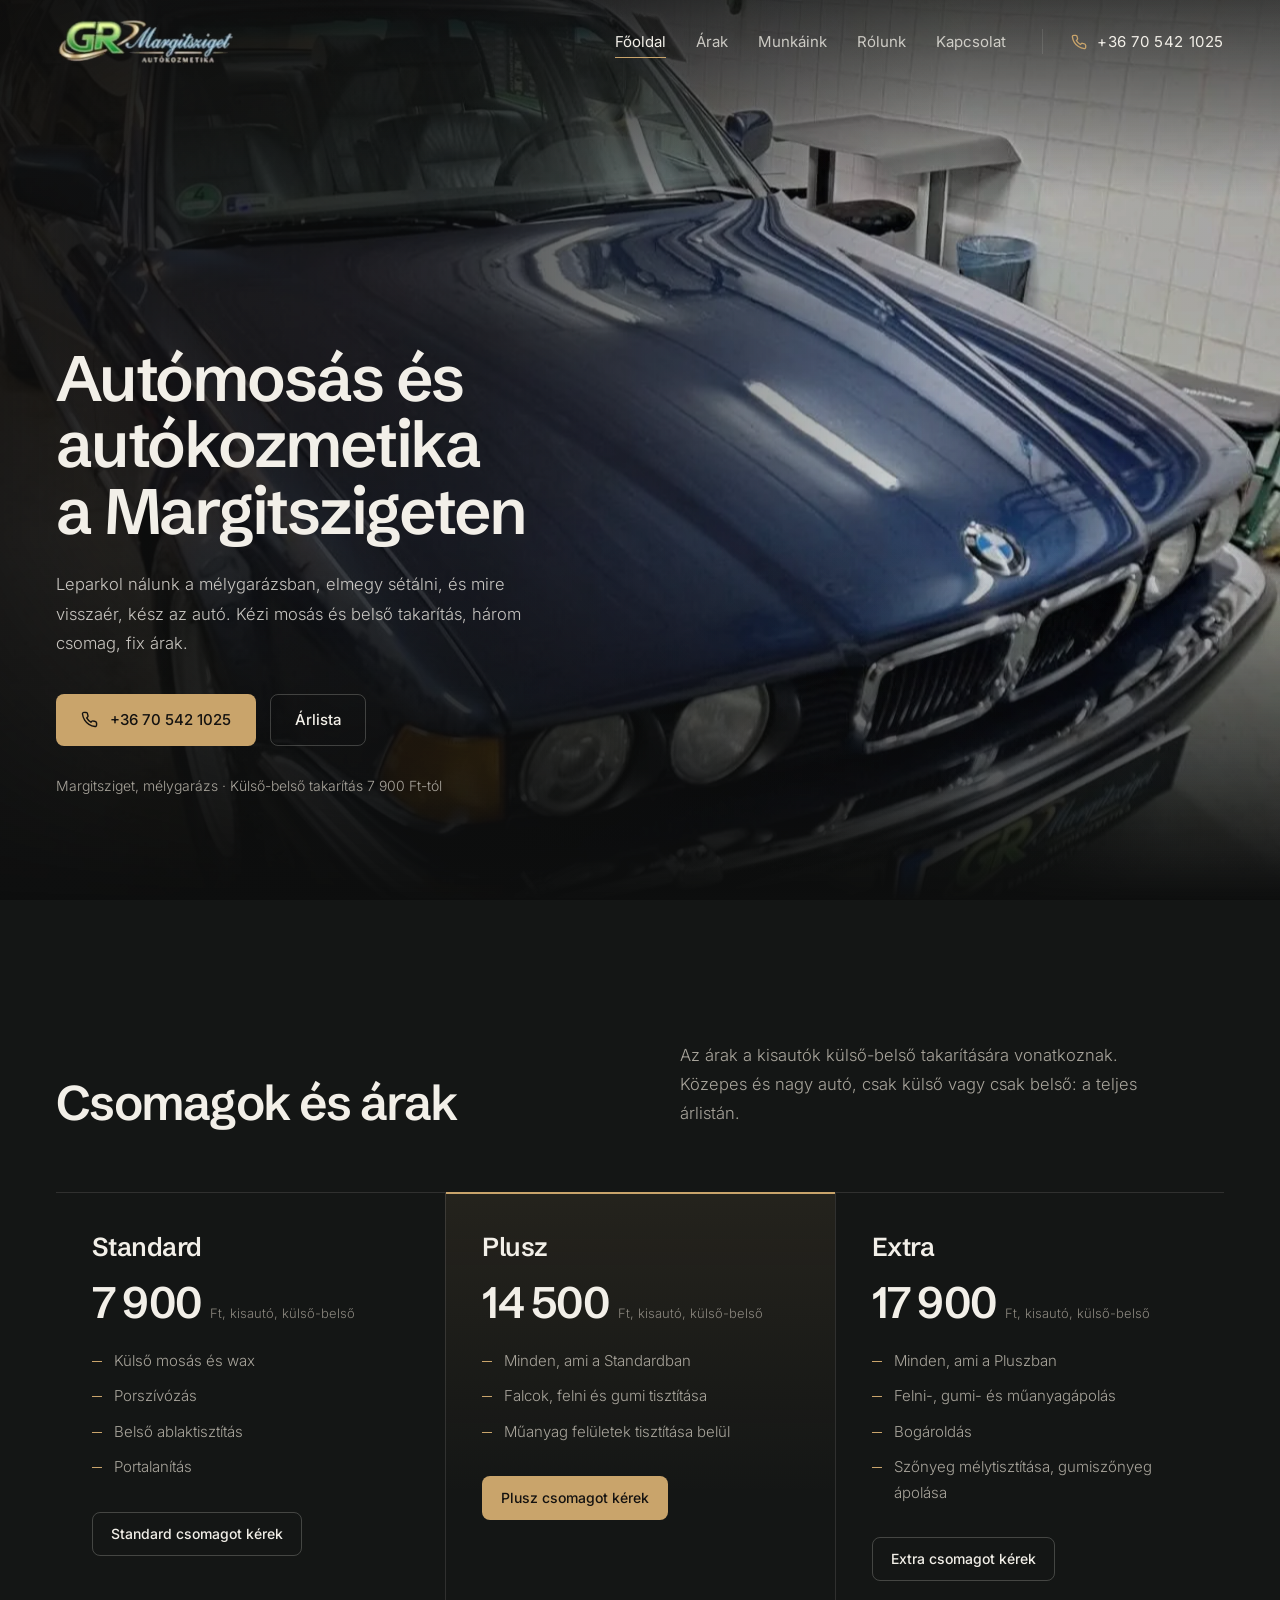
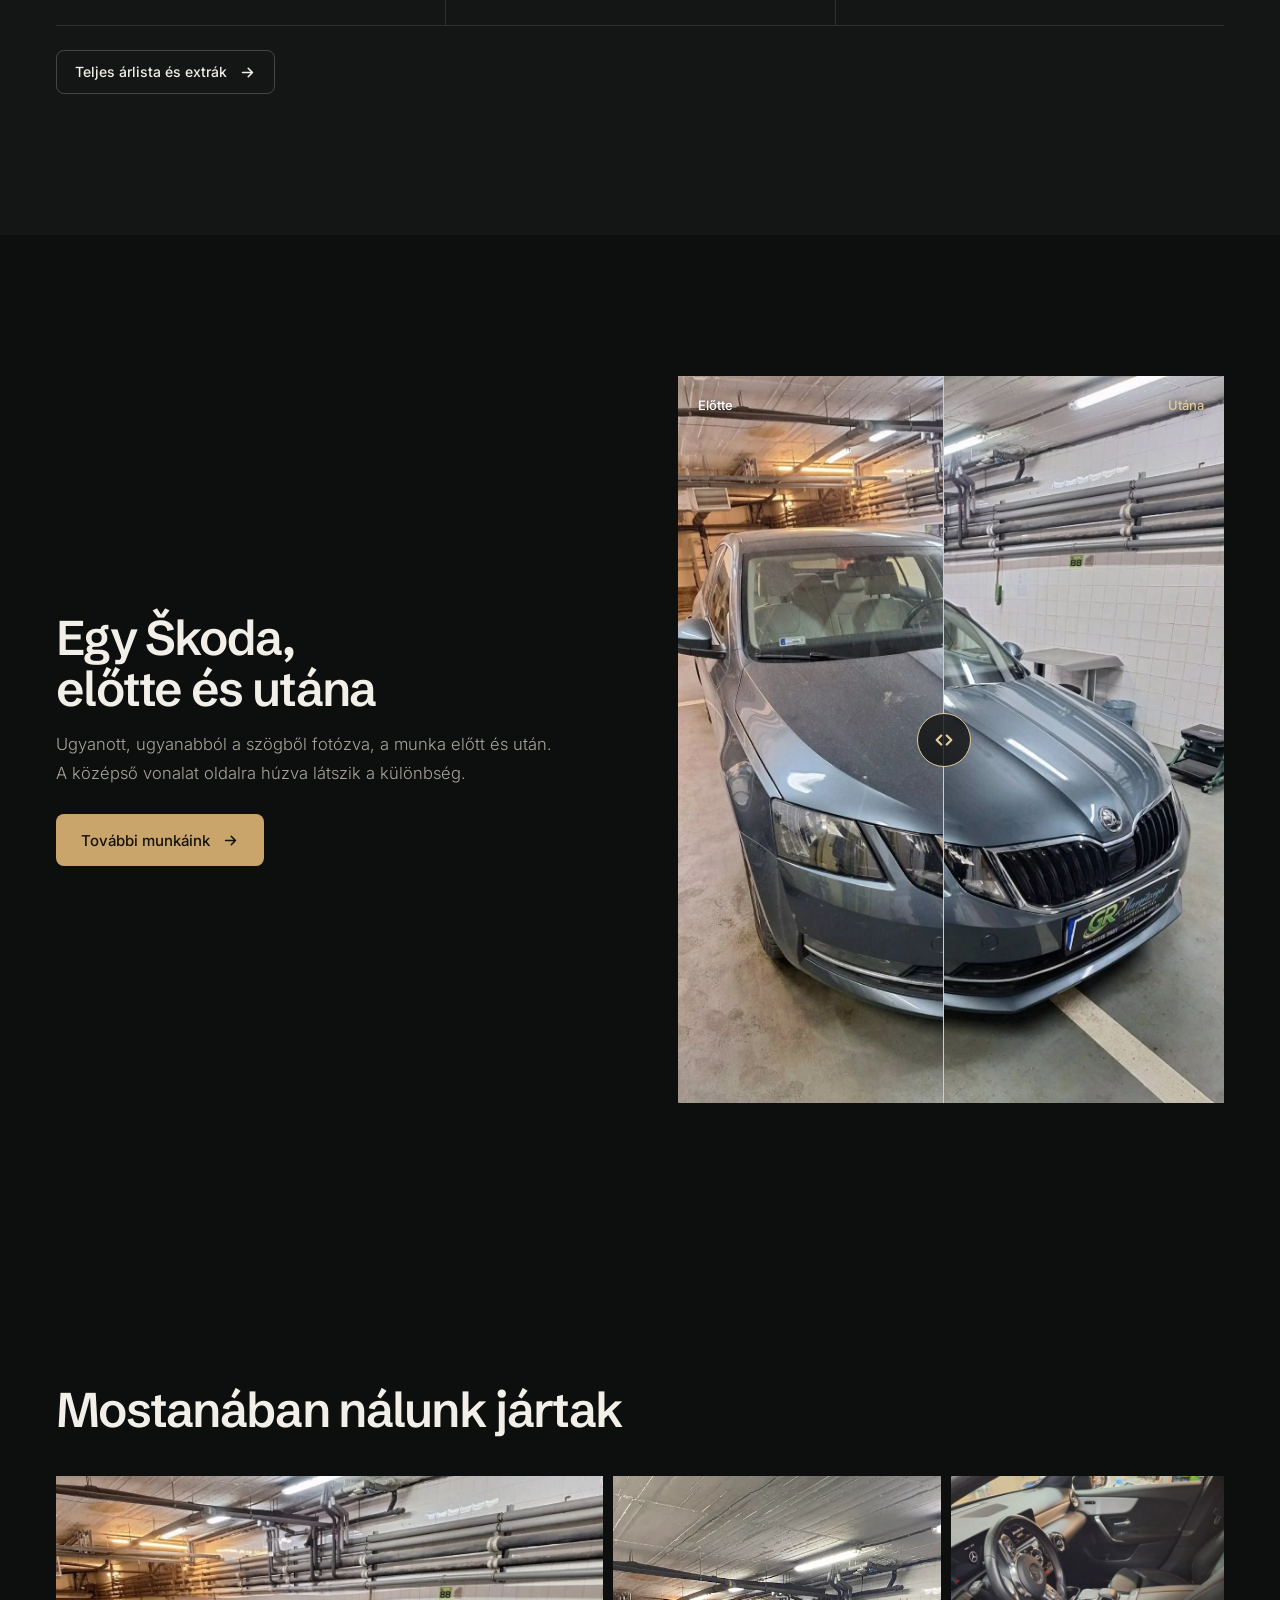
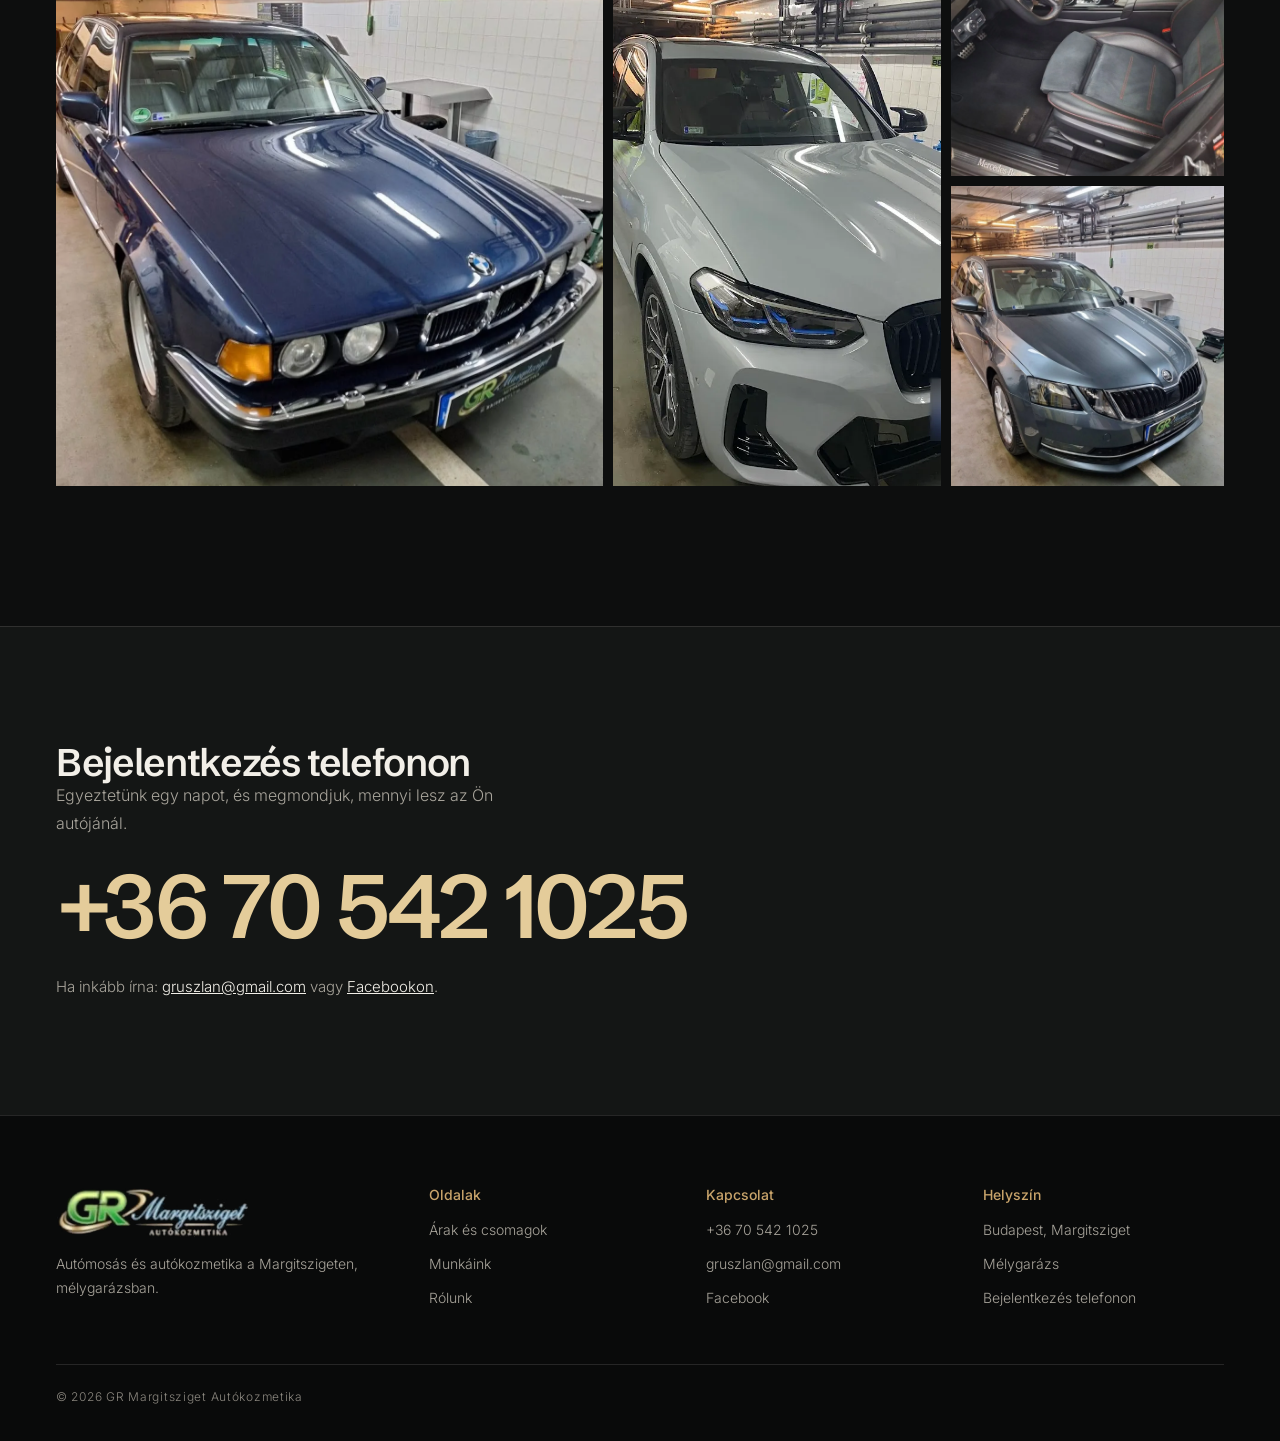
==== commit 72764cf3: "Kevésbé sablonos megjelenés: feliratok és kétszínű címek ki, lépések ki, új galéria és záró blokk Co" ====
--- a/index.html
+++ b/index.html
@@ -25,20 +25,15 @@
 <section class="hero">
   <img class="hero__bg" src="img/bmw-e38.webp" alt="Sötétkék BMW tükörfényes motorháztetővel a mélygarázsban" width="1200" height="1600" fetchpriority="high">
   <div class="wrap"><div class="hero__text">
-    <p class="kicker rise">Autókozmetika a Margitszigeten</p>
-    <h1 class="rise rise-2">Fényes autó, <em>amíg Ön a szigeten sétál</em></h1>
-    <p class="lead rise rise-3">Kézi autómosás és autókozmetika fedett mélygarázsban. Három csomag, három autóméret, előre ismert árak.</p>
-    <div class="btn-row rise rise-4"><a class="btn btn--green" href="tel:+36705421025"><svg viewBox="0 0 24 24" fill="none" stroke="currentColor" stroke-width="2" stroke-linecap="round" stroke-linejoin="round" aria-hidden="true"><path d="M22 16.9v3a2 2 0 0 1-2.2 2 19.8 19.8 0 0 1-8.6-3.1 19.5 19.5 0 0 1-6-6A19.8 19.8 0 0 1 2.1 4.2 2 2 0 0 1 4.1 2h3a2 2 0 0 1 2 1.7c.1.9.4 1.8.7 2.7a2 2 0 0 1-.5 2.1L8 9.8a16 16 0 0 0 6 6l1.3-1.3a2 2 0 0 1 2.1-.4c.9.3 1.8.6 2.7.7a2 2 0 0 1 1.7 2z"/></svg>Bejelentkezés</a><a class="btn btn--line" href="arak.html">Árak és csomagok</a></div>
-  </div>
-  <div class="hero__meta rise rise-4">
-    <div><small>Helyszín</small><b>Margitsziget, mélygarázs</b></div>
-    <div><small>Külső-belső takarítás</small><b>7 900 Ft-tól</b></div>
-    <div><small>Telefon</small><b><a href="tel:+36705421025" style="text-decoration:none">+36 70 542 1025</a></b></div>
+    <h1 class="rise">Autómosás és autókozmetika a Margitszigeten</h1>
+    <p class="lead rise rise-2">Leparkol nálunk a mélygarázsban, elmegy sétálni, és mire visszaér, kész az autó. Kézi mosás és belső takarítás, három csomag, fix árak.</p>
+    <div class="btn-row rise rise-3"><a class="btn btn--green" href="tel:+36705421025"><svg viewBox="0 0 24 24" fill="none" stroke="currentColor" stroke-width="2" stroke-linecap="round" stroke-linejoin="round" aria-hidden="true"><path d="M22 16.9v3a2 2 0 0 1-2.2 2 19.8 19.8 0 0 1-8.6-3.1 19.5 19.5 0 0 1-6-6A19.8 19.8 0 0 1 2.1 4.2 2 2 0 0 1 4.1 2h3a2 2 0 0 1 2 1.7c.1.9.4 1.8.7 2.7a2 2 0 0 1-.5 2.1L8 9.8a16 16 0 0 0 6 6l1.3-1.3a2 2 0 0 1 2.1-.4c.9.3 1.8.6 2.7.7a2 2 0 0 1 1.7 2z"/></svg>+36 70 542 1025</a><a class="btn btn--line" href="arak.html">Árlista</a></div>
+    <p class="hero__line rise rise-4">Margitsziget, mélygarázs · Külső-belső takarítás 7&nbsp;900&nbsp;Ft-tól</p>
   </div></div>
 </section>
 
 <section class="sec sec--white" id="csomagok"><div class="wrap">
-  <div class="head"><div><p class="kicker">Csomagok</p><h2>Három csomag, <em>egyértelmű árak</em></h2></div>
+  <div class="head"><div><h2>Csomagok és árak</h2></div>
   <p class="lead">Az árak a kisautók külső-belső takarítására vonatkoznak. Közepes és nagy autó, csak külső vagy csak belső: a teljes árlistán.</p></div>
   <div class="packs">
 <article class="pack">
@@ -47,7 +42,7 @@
   <ul><li>Külső mosás és wax</li><li>Porszívózás</li><li>Belső ablaktisztítás</li><li>Portalanítás</li></ul>
   <a class="btn btn--line btn--sm" href="kapcsolat.html#csomag-standard">Standard csomagot kérek</a>
 </article>
-<article class="pack pack--hot"><span class="pack__tag">A legtöbben ezt kérik</span>
+<article class="pack pack--hot">
   <p class="pack__name">Plusz</p>
   <div class="pack__price"><b>14&nbsp;500</b><span>Ft, kisautó, külső-belső</span></div>
   <ul><li>Minden, ami a Standardban</li><li>Falcok, felni és gumi tisztítása</li><li>Műanyag felületek tisztítása belül</li></ul>
@@ -65,9 +60,8 @@
 
 <section class="sec"><div class="wrap split">
   <div>
-    <p class="kicker">Előtte és utána</p>
-    <h2>Húzza el, és nézze meg <em>a különbséget</em></h2>
-    <p class="lead" style="margin-top:16px">Ugyanaz a Škoda, ugyanazon a helyen: munka előtt porosan, utána tisztán és fényesen. Minden képet mi készítettünk a saját munkáinkról.</p>
+    <h2>Egy Škoda, előtte és utána</h2>
+    <p class="lead" style="margin-top:16px">Ugyanott, ugyanabból a szögből fotózva, a munka előtt és után. A középső vonalat oldalra húzva látszik a különbség.</p>
     <div class="btn-row" style="margin-top:26px"><a class="btn btn--green" href="munkaink.html">További munkáink <svg viewBox="0 0 24 24" fill="none" stroke="currentColor" stroke-width="2.2" stroke-linecap="round" stroke-linejoin="round" aria-hidden="true"><path d="M5 12h14M13 6l6 6-6 6"/></svg></a></div>
   </div>
   <div class="ba" data-ba>
@@ -79,18 +73,8 @@
 </div>
 </div></section>
 
-<section class="sec sec--white"><div class="wrap">
-  <div class="head"><div><p class="kicker">Így működik</p><h2>Három lépés a tiszta autóig</h2></div>
-  <p class="lead">Egyeztetünk, Ön leparkol nálunk, mi pedig dolgozunk, amíg a szigeten van.</p></div>
-  <div class="steps">
-    <div class="step"><span class="step__n">1. lépés</span><h3>Bejelentkezik</h3><p>Telefonon, e-mailben vagy Facebookon egyeztetünk napot és csomagot.</p></div>
-    <div class="step"><span class="step__n">2. lépés</span><h3>Leparkol a mélygarázsban</h3><p>Átadja az autót, és mehet sétálni, futni vagy dolgozni a szigeten.</p></div>
-    <div class="step"><span class="step__n">3. lépés</span><h3>Elviszi tisztán</h3><p>Szólunk, amikor kész. Az árat előre tudja, a helyszínen fizet.</p></div>
-  </div>
-</div></section>
-
 <section class="sec"><div class="wrap">
-  <div class="head"><div><p class="kicker">Munkáink</p><h2>Autók, amiket mostanában tisztítottunk</h2></div><p class="lead">Klasszikustól a mai prémiumig, mindegyiket ugyanazzal a gondossággal.</p></div>
+  <h2 style="margin-bottom:40px">Mostanában nálunk jártak</h2>
   <div class="gallery">
     <a class="photo" href="munkaink.html"><img src="img/bmw-e38.webp" alt="Sötétkék klasszikus BMW elölről, fényes fényezéssel" loading="lazy"></a>
     <a class="photo" href="munkaink.html"><img src="img/bmw-x3.webp" alt="Szürke BMW terepjáró a mélygarázsban, fényes motorháztetővel" loading="lazy"></a>
@@ -100,8 +84,9 @@
 </div></section>
 </main>
 <section class="cta"><div class="wrap">
-  <div><p class="kicker">Bejelentkezés</p><h2>Foglaljon időpontot <em>egy hívással</em></h2><p>Telefonon egyeztetünk napot, és megmondjuk a pontos árat az autójára.</p></div>
-  <div class="btn-row"><a class="btn btn--white" href="tel:+36705421025"><svg viewBox="0 0 24 24" fill="none" stroke="currentColor" stroke-width="2" stroke-linecap="round" stroke-linejoin="round" aria-hidden="true"><path d="M22 16.9v3a2 2 0 0 1-2.2 2 19.8 19.8 0 0 1-8.6-3.1 19.5 19.5 0 0 1-6-6A19.8 19.8 0 0 1 2.1 4.2 2 2 0 0 1 4.1 2h3a2 2 0 0 1 2 1.7c.1.9.4 1.8.7 2.7a2 2 0 0 1-.5 2.1L8 9.8a16 16 0 0 0 6 6l1.3-1.3a2 2 0 0 1 2.1-.4c.9.3 1.8.6 2.7.7a2 2 0 0 1 1.7 2z"/></svg>+36 70 542 1025</a><a class="btn btn--line" href="kapcsolat.html">Írok inkább</a></div>
+  <div><h2>Bejelentkezés telefonon</h2><p>Egyeztetünk egy napot, és megmondjuk, mennyi lesz az Ön autójánál.</p></div>
+  <a class="cta__tel" href="tel:+36705421025">+36 70 542 1025</a>
+  <p class="cta__alt">Ha inkább írna: <a href="mailto:gruszlan@gmail.com">gruszlan@gmail.com</a> vagy <a href="https://www.facebook.com/grmargitsziget" rel="noopener">Facebookon</a>.</p>
 </div></section>
 <footer class="foot"><div class="wrap">
   <div><img src="img/logo.webp" alt="GR Margitsziget Autókozmetika" width="865" height="225" loading="lazy"><p style="margin-top:14px;max-width:34ch">Autómosás és autókozmetika a Margitszigeten, mélygarázsban.</p></div>
--- a/css/site.css
+++ b/css/site.css
@@ -308,3 +308,24 @@
   .extras b, .extras .p { font-size: 16px; }
   .ccard b { font-size: 18px; }
 }
+
+/* ---- v4: fewer template marks ---- */
+.hero__line { margin-top: 28px; font-size: 14px; color: var(--muted); }
+.hero h1 { font-size: clamp(40px, 5vw, 72px); max-width: 15ch; }
+.cta { background: var(--bg-2); padding: clamp(72px, 9vw, 120px) 0; }
+.cta::before { display: none; }
+.cta .wrap { display: grid; justify-items: start; text-align: left; gap: 16px; }
+.cta h2 { max-width: none; font-size: clamp(28px, 3vw, 40px); }
+.cta__tel { font: 600 clamp(44px, 7vw, 96px)/1 var(--f-head); letter-spacing: -0.04em; color: var(--gold-2); text-decoration: none; margin: 8px 0; }
+.cta__tel:hover { color: var(--ink); }
+.cta__alt { font-size: 15px; color: var(--muted); }
+.cta__alt a { color: var(--ink); }
+.gallery { grid-template-columns: 2fr 1.2fr 1fr; grid-template-rows: 300px 300px; gap: 10px; }
+.gallery .photo { aspect-ratio: auto; }
+.gallery .photo:nth-child(1) { grid-row: span 2; }
+.gallery .photo:nth-child(2) { grid-row: span 2; }
+@media (max-width: 1023px) {
+  .gallery { grid-template-columns: 1fr 1fr; grid-template-rows: 340px 200px 200px; }
+  .gallery .photo:nth-child(1) { grid-column: span 2; grid-row: auto; }
+  .gallery .photo:nth-child(2) { grid-row: span 2; }
+}
